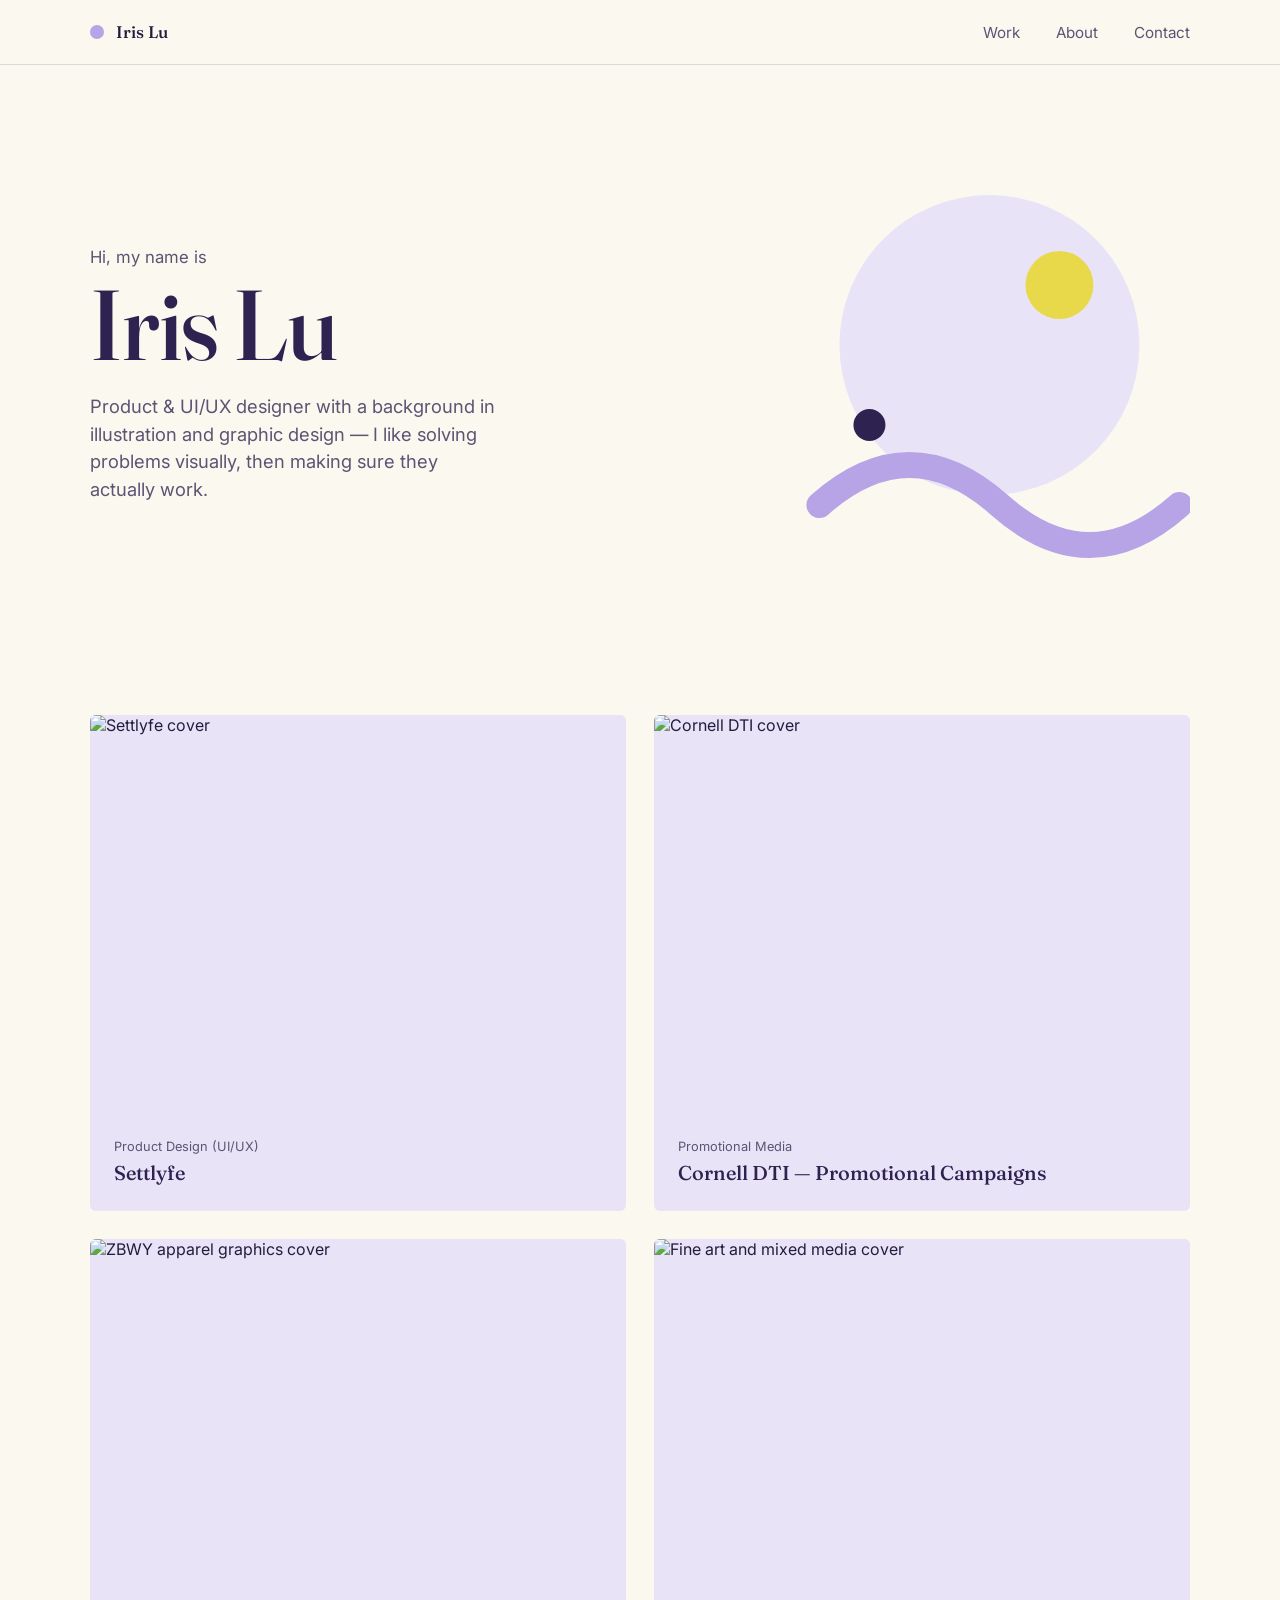
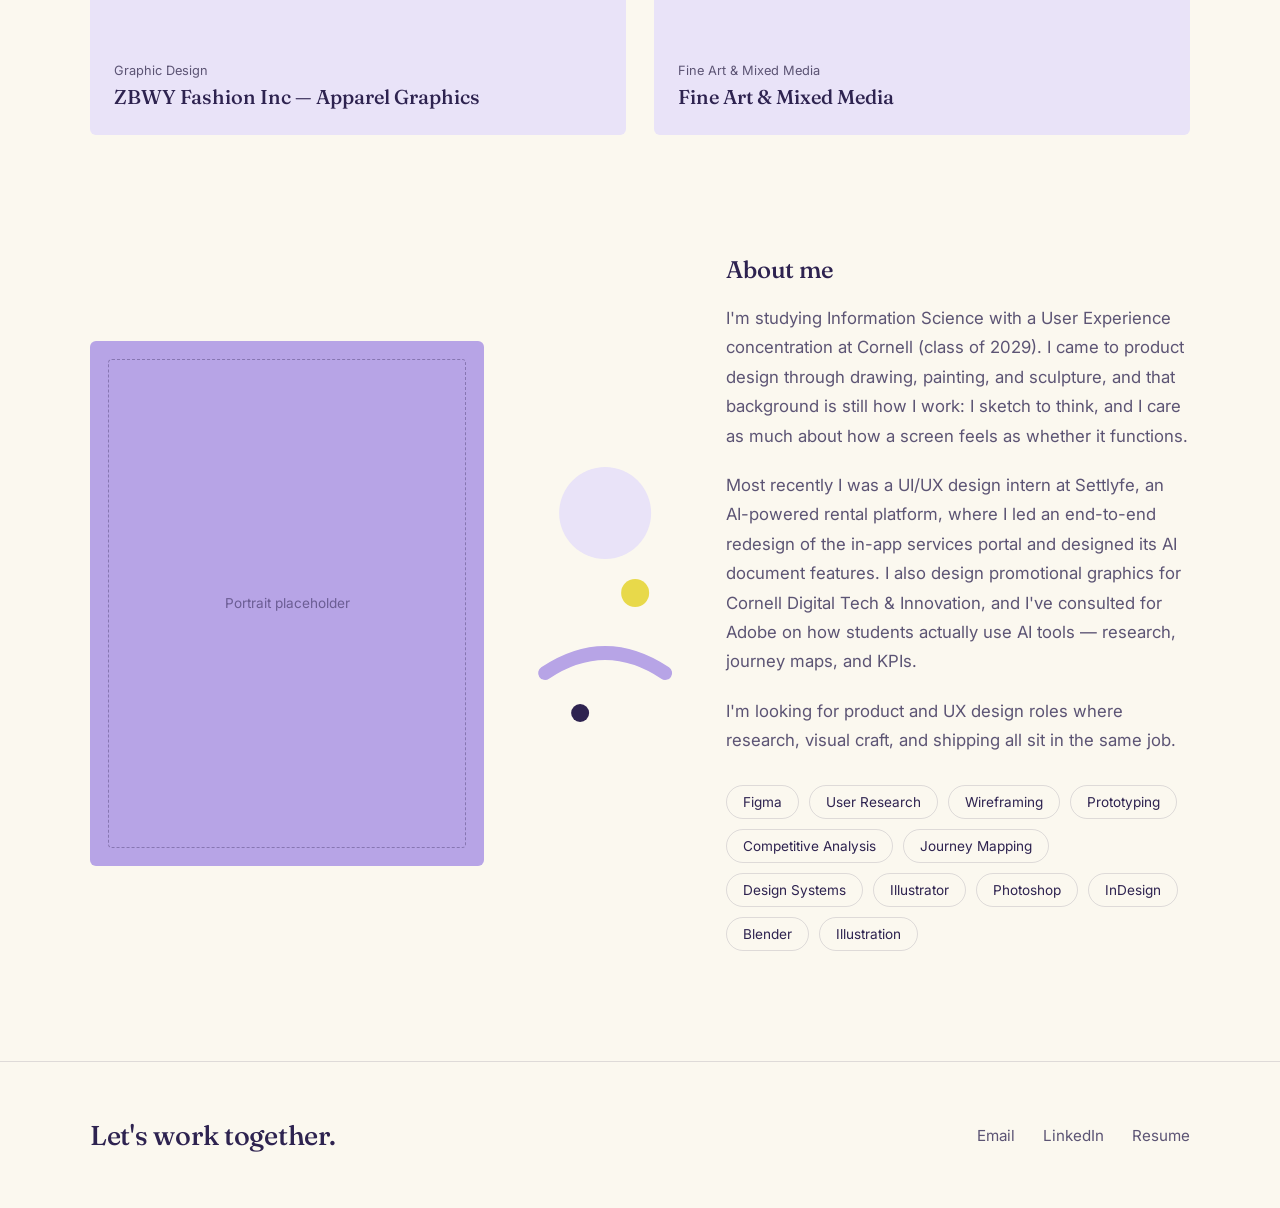
==== index.html @ 87f2dfdc "Add files via upload" ====
<!DOCTYPE html>
<html lang="en">
<head>
<meta charset="UTF-8">
<meta name="viewport" content="width=device-width, initial-scale=1.0">
<title>Iris Lu — Design Portfolio</title>
<link rel="preconnect" href="https://fonts.googleapis.com">
<link href="https://fonts.googleapis.com/css2?family=Fraunces:opsz,wght@9..144,300;9..144,400;9..144,500;9..144,600&family=Inter:wght@400;500;600&display=swap" rel="stylesheet">
<link rel="stylesheet" href="styles.css">
</head>
<body>

<header>
  <nav>
    <a href="index.html" class="brand"><span class="dot"></span> Iris Lu</a>
    <div class="nav-links">
      <a href="index.html#work">Work</a>
      <a href="index.html#about">About</a>
      <a href="index.html#contact">Contact</a>
    </div>
  </nav>
</header>

<section class="hero">
  <div class="wrap hero-inner">
    <div>
      <div class="hero-eyebrow">Hi, my name is</div>
      <h1>Iris Lu</h1>
      <p class="hero-role">Product &amp; UI/UX designer with a background in illustration and graphic design — I like solving problems visually, then making sure they actually work.</p>
    </div>
    <div class="hero-art">
      <svg viewBox="0 0 400 420" xmlns="http://www.w3.org/2000/svg">
        <circle cx="230" cy="180" r="150" fill="#E9E3F8"/>
        <circle cx="300" cy="120" r="34" fill="#E8D94A"/>
        <path d="M60 340 Q150 260 240 340 T420 340" stroke="#B7A4E6" stroke-width="26" fill="none" stroke-linecap="round"/>
        <circle cx="110" cy="260" r="16" fill="#2E2350"/>
      </svg>
    </div>
  </div>
</section>

<section class="work" id="work">
  <div class="wrap">
    <div class="grid">
      <a class="card" href="project-settlyfe.html">
        <div class="card-media"><img src="media/covers/settlyfe.png" alt="Settlyfe cover" loading="lazy"></div>
        <div class="card-body">
          <div class="card-cat">Product Design (UI/UX)</div>
          <h4>Settlyfe</h4>
        </div>
      </a>
      <a class="card" href="project-dti.html">
        <div class="card-media"><img src="media/covers/dti.png" alt="Cornell DTI cover" loading="lazy"></div>
        <div class="card-body">
          <div class="card-cat">Promotional Media</div>
          <h4>Cornell DTI — Promotional Campaigns</h4>
        </div>
      </a>
      <a class="card" href="project-zbwy.html">
        <div class="card-media"><img src="media/covers/zbwy.png" alt="ZBWY apparel graphics cover" loading="lazy"></div>
        <div class="card-body">
          <div class="card-cat">Graphic Design</div>
          <h4>ZBWY Fashion Inc — Apparel Graphics</h4>
        </div>
      </a>
      <a class="card" href="project-fine-art.html">
        <div class="card-media"><img src="media/covers/fine-art-v2.png" alt="Fine art and mixed media cover" loading="lazy"></div>
        <div class="card-body">
          <div class="card-cat">Fine Art &amp; Mixed Media</div>
          <h4>Fine Art &amp; Mixed Media</h4>
        </div>
      </a>
    </div>
  </div>
</section>

<section class="about" id="about">
  <div class="wrap about-inner">
    <div class="about-photo">
      <div class="placeholder-frame"><span>Portrait placeholder</span></div>
    </div>
    <div class="about-deco">
      <svg viewBox="0 0 160 320" xmlns="http://www.w3.org/2000/svg">
        <circle cx="80" cy="70" r="46" fill="#E9E3F8"/>
        <circle cx="110" cy="150" r="14" fill="#E8D94A"/>
        <path d="M20 230 Q80 190 140 230" stroke="#B7A4E6" stroke-width="14" fill="none" stroke-linecap="round"/>
        <circle cx="55" cy="270" r="9" fill="#2E2350"/>
      </svg>
    </div>
    <div class="about-copy">
      <h2 style="margin-bottom:20px;">About me</h2>
      <p>I'm studying Information Science with a User Experience concentration at Cornell (class of 2029). I came to product design through drawing, painting, and sculpture, and that background is still how I work: I sketch to think, and I care as much about how a screen feels as whether it functions.</p>
      <p>Most recently I was a UI/UX design intern at Settlyfe, an AI-powered rental platform, where I led an end-to-end redesign of the in-app services portal and designed its AI document features. I also design promotional graphics for Cornell Digital Tech &amp; Innovation, and I've consulted for Adobe on how students actually use AI tools — research, journey maps, and KPIs.</p>
      <p>I'm looking for product and UX design roles where research, visual craft, and shipping all sit in the same job.</p>
      <div class="skills">
        <span class="skill-pill">Figma</span>
        <span class="skill-pill">User Research</span>
        <span class="skill-pill">Wireframing</span>
        <span class="skill-pill">Prototyping</span>
        <span class="skill-pill">Competitive Analysis</span>
        <span class="skill-pill">Journey Mapping</span>
        <span class="skill-pill">Design Systems</span>
        <span class="skill-pill">Illustrator</span>
        <span class="skill-pill">Photoshop</span>
        <span class="skill-pill">InDesign</span>
        <span class="skill-pill">Blender</span>
        <span class="skill-pill">Illustration</span>
      </div>
    </div>
  </div>
</section>

<footer id="contact">
  <div class="wrap footer-inner">
    <h3>Let's work together.</h3>
    <div class="footer-links">
      <a href="mailto:hello@example.com">Email</a>
      <a href="#">LinkedIn</a>
      <a href="#">Resume</a>
    </div>
  </div>
</footer>

</body>
</html>
---- styles.css ----
:root{
  --cream:#FBF8EF;
  --lav-pale:#E9E3F8;
  --lav-mid:#B7A4E6;
  --lav-deep:#2E2350;
  --yellow:#E8D94A;
  --ink:#241C3D;
  --ink-soft:#5C5474;
  --white:#FFFFFF;
  --line:rgba(46,35,80,0.14);
}
*{box-sizing:border-box;margin:0;padding:0;}
html{scroll-behavior:smooth;}
body{
  background:var(--cream);
  color:var(--ink);
  font-family:'Inter',sans-serif;
  -webkit-font-smoothing:antialiased;
}
a{color:inherit;text-decoration:none;}
img{max-width:100%;display:block;}
.wrap{max-width:1180px;margin:0 auto;padding:0 40px;}

h1,h2,h3,.display{
  font-family:'Fraunces',serif;
  font-weight:500;
  letter-spacing:-0.01em;
  color:var(--lav-deep);
}

/* NAV */
header{
  position:sticky;top:0;z-index:50;
  background:rgba(251,248,239,0.88);
  backdrop-filter:blur(8px);
  border-bottom:1px solid var(--line);
}
nav{
  display:flex;align-items:center;justify-content:space-between;
  padding:22px 40px;max-width:1180px;margin:0 auto;
}
.brand{
  display:flex;align-items:center;gap:12px;
  font-family:'Fraunces',serif;font-size:1.05rem;font-weight:500;
}
.brand .dot{
  width:14px;height:14px;border-radius:50%;
  background:var(--lav-mid);
}
.nav-links{display:flex;gap:36px;font-size:0.95rem;}
.nav-links a{color:var(--ink-soft);transition:color .2s;}
.nav-links a:hover{color:var(--lav-deep);}

/* HERO (home page) */
.hero{
  padding:100px 0 110px;
  position:relative;
  overflow:hidden;
}
.hero-inner{
  display:grid;
  grid-template-columns:1.3fr 1fr;
  gap:40px;
  align-items:center;
}
.hero-eyebrow{
  color:var(--ink-soft);font-size:1.05rem;margin-bottom:10px;
}
.hero h1{
  font-size:clamp(3.5rem,8vw,6.2rem);
  line-height:0.95;
}
.hero-role{
  margin-top:22px;font-size:1.15rem;color:var(--ink-soft);
  max-width:34ch;line-height:1.5;
}
.hero-art{
  position:relative;height:420px;
}
.hero-art svg{width:100%;height:100%;}

.btn{
  display:inline-flex;align-items:center;gap:8px;
  padding:14px 26px;border-radius:4px;
  font-size:0.95rem;font-weight:500;
  border:1px solid transparent;
  cursor:pointer;transition:transform .15s ease, background .2s ease;
}
.btn-primary{background:var(--lav-deep);color:var(--white);}
.btn-primary:hover{transform:translateY(-2px);}
.btn-ghost{border-color:var(--line);color:var(--lav-deep);}
.btn-ghost:hover{border-color:var(--lav-deep);}

/* WORK GRID */
.work{padding:20px 0 100px;}
.grid{
  display:grid;
  grid-template-columns:repeat(2,1fr);
  gap:28px;
}
.card{
  background:var(--lav-pale);
  border-radius:6px;
  overflow:hidden;
  display:block;
  transition:transform .2s ease;
}
.card:hover{transform:translateY(-4px);}
.card-media{
  aspect-ratio:4/3;
  background:var(--lav-pale);
  display:flex;align-items:center;justify-content:center;
  position:relative;
}
.card-media .placeholder-frame{inset:16px;}
.card-body{padding:22px 24px 26px;}
.card-cat{
  font-size:0.8rem;color:var(--ink-soft);margin-bottom:6px;
}
.card h4{
  font-family:'Fraunces',serif;font-size:1.25rem;color:var(--lav-deep);font-weight:500;
}

.placeholder-frame{
  position:absolute;inset:24px;
  border:1.5px dashed rgba(46,35,80,0.35);
  border-radius:4px;
  display:flex;align-items:center;justify-content:center;
  flex-direction:column;gap:10px;
}
.placeholder-frame span{
  color:rgba(46,35,80,0.55);font-size:0.85rem;text-align:center;padding:0 20px;
}

/* ABOUT */
.about{padding:20px 0 110px;}
.about-inner{
  display:grid;grid-template-columns:0.85fr 0.35fr 1fr;gap:40px;align-items:center;
}
.about-photo{
  aspect-ratio:3/4;background:var(--lav-mid);border-radius:6px;
  position:relative;
}
.about-photo .placeholder-frame{inset:18px;}
.about-deco{
  display:flex;align-items:center;justify-content:center;height:100%;
}
.about-deco svg{width:100%;height:auto;max-height:320px;}
.about-copy p{
  font-size:1.05rem;line-height:1.75;color:var(--ink-soft);margin-bottom:20px;
  max-width:56ch;
}
.skills{
  margin-top:30px;display:flex;flex-wrap:wrap;gap:10px;
}
.skill-pill{
  padding:8px 16px;border:1px solid var(--line);border-radius:30px;
  font-size:0.85rem;color:var(--lav-deep);
}

/* PROJECT PAGE */
.project-hero{
  padding:70px 0 50px;
  border-bottom:1px solid var(--line);
}
.back-link{
  display:inline-flex;align-items:center;gap:8px;
  color:var(--ink-soft);font-size:0.9rem;margin-bottom:30px;
}
.back-link:hover{color:var(--lav-deep);}
.project-cat{
  display:inline-flex;background:var(--lav-pale);color:var(--lav-deep);
  padding:6px 14px;border-radius:3px;font-size:0.85rem;font-weight:600;
  margin-bottom:20px;
}
.project-hero h1{
  font-size:clamp(2.4rem,5vw,3.6rem);
  line-height:1.05;max-width:20ch;
}

.project-meta{
  padding:50px 0;
  border-bottom:1px solid var(--line);
}
.meta-grid{
  display:grid;
  grid-template-columns:repeat(4,1fr);
  gap:30px;
}
.meta-item{
  border-left:2px solid var(--lav-mid);
  padding-left:18px;
}
.meta-item .meta-label{
  font-size:0.82rem;color:var(--ink-soft);margin-bottom:8px;
}
.meta-item .meta-value{
  font-family:'Fraunces',serif;font-size:1.15rem;color:var(--lav-deep);
  line-height:1.4;
}

.project-desc{
  padding:60px 0;
  border-bottom:1px solid var(--line);
}
.project-desc .wrap{max-width:820px;}
.project-desc p{
  font-size:1.08rem;line-height:1.8;color:var(--ink-soft);margin-bottom:22px;
}
.project-desc p:last-child{margin-bottom:0;}

.gallery{padding:70px 0 100px;}
.gallery h2{font-size:1.8rem;margin-bottom:36px;}
.gallery-grid{
  display:grid;
  grid-template-columns:repeat(2,1fr);
  gap:26px;
}
.gallery-item{
  aspect-ratio:4/3;background:var(--lav-pale);border-radius:6px;
  position:relative;
}
.gallery-item.tall{aspect-ratio:3/4;}
.gallery-item.wide{grid-column:span 2;aspect-ratio:16/8;}
.gallery-item .placeholder-frame{inset:16px;}

/* GALLERY — carousel */
.card-media img{width:100%;height:100%;object-fit:cover;object-position:center;}
.carousel{margin-top:8px;outline:none;}
.stage{
  position:relative;height:clamp(420px,68vh,720px);
  display:flex;align-items:center;justify-content:center;
}
.slide{display:none;width:100%;height:100%;overflow-y:auto;}
.slide.is-active{display:flex;align-items:center;justify-content:center;}
.slide img{max-width:100%;max-height:100%;width:auto;height:auto;border-radius:4px;}
.slide.scroll.is-active{align-items:flex-start;}
.slide.scroll img{max-height:none;width:min(300px,70%);}
.carousel-bar{
  display:flex;align-items:center;justify-content:space-between;gap:20px;
  margin-top:26px;padding-top:20px;border-top:1px solid var(--line);
}
.c-btn{
  width:48px;height:48px;flex:none;border-radius:50%;
  border:1px solid var(--line);background:var(--white);
  color:var(--lav-deep);font-size:1.05rem;cursor:pointer;
  transition:background .2s ease,border-color .2s ease;
}
.c-btn:hover{background:var(--lav-pale);border-color:var(--lav-mid);}
.c-meta{
  display:flex;flex-direction:column;align-items:center;gap:4px;text-align:center;
}
.c-cap{font-size:0.95rem;color:var(--lav-deep);}
.c-count{font-size:0.8rem;color:var(--ink-soft);}

/* FOOTER */
footer{
  border-top:1px solid var(--line);
  padding:56px 0;
}
.footer-inner{
  display:flex;justify-content:space-between;align-items:center;flex-wrap:wrap;gap:20px;
}
footer h3{font-size:1.7rem;}
.footer-links{display:flex;gap:28px;font-size:0.95rem;color:var(--ink-soft);}
.footer-links a:hover{color:var(--lav-deep);}

@media (max-width:860px){
  .wrap{padding:0 22px;}
  nav{padding:18px 22px;}
  .nav-links{gap:20px;font-size:0.88rem;}
  .hero{padding:60px 0 60px;}
  .hero-inner{grid-template-columns:1fr;}
  .hero-art{height:260px;order:-1;}
  .grid{grid-template-columns:1fr 1fr;}
  .about-inner{grid-template-columns:1fr;}
  .about-photo{aspect-ratio:16/9;}
  .about-deco{display:none;}
  .meta-grid{grid-template-columns:1fr 1fr;}
  .gallery-grid{grid-template-columns:1fr;}
  .stage{height:clamp(340px,56vh,560px);}
  .gallery-item.wide{grid-column:span 1;aspect-ratio:4/3;}
}
@media (max-width:560px){
  .grid{grid-template-columns:1fr;}
  .nav-links{gap:14px;}
  .hero h1{font-size:3rem;}
  .meta-grid{grid-template-columns:1fr;}
}

@media (prefers-reduced-motion:reduce){
  html{scroll-behavior:auto;}
  *{transition:none !important;}
}
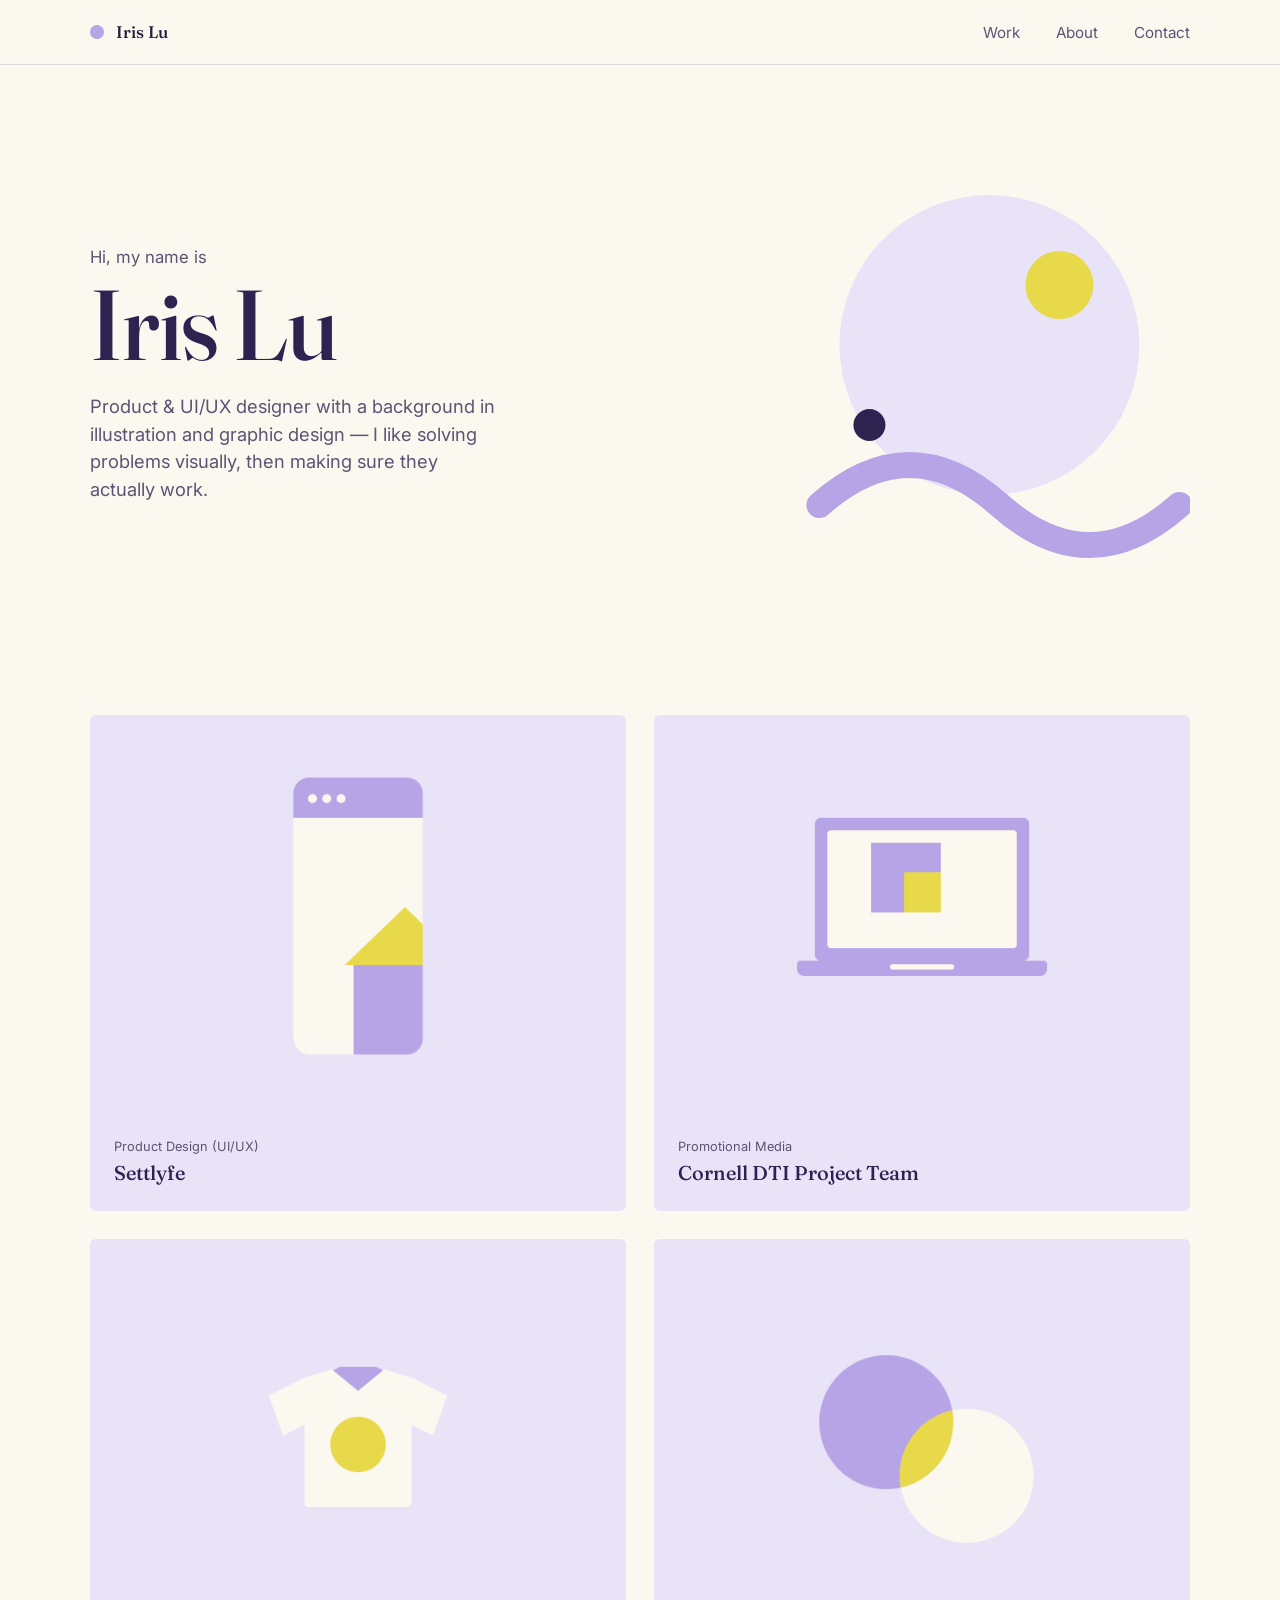
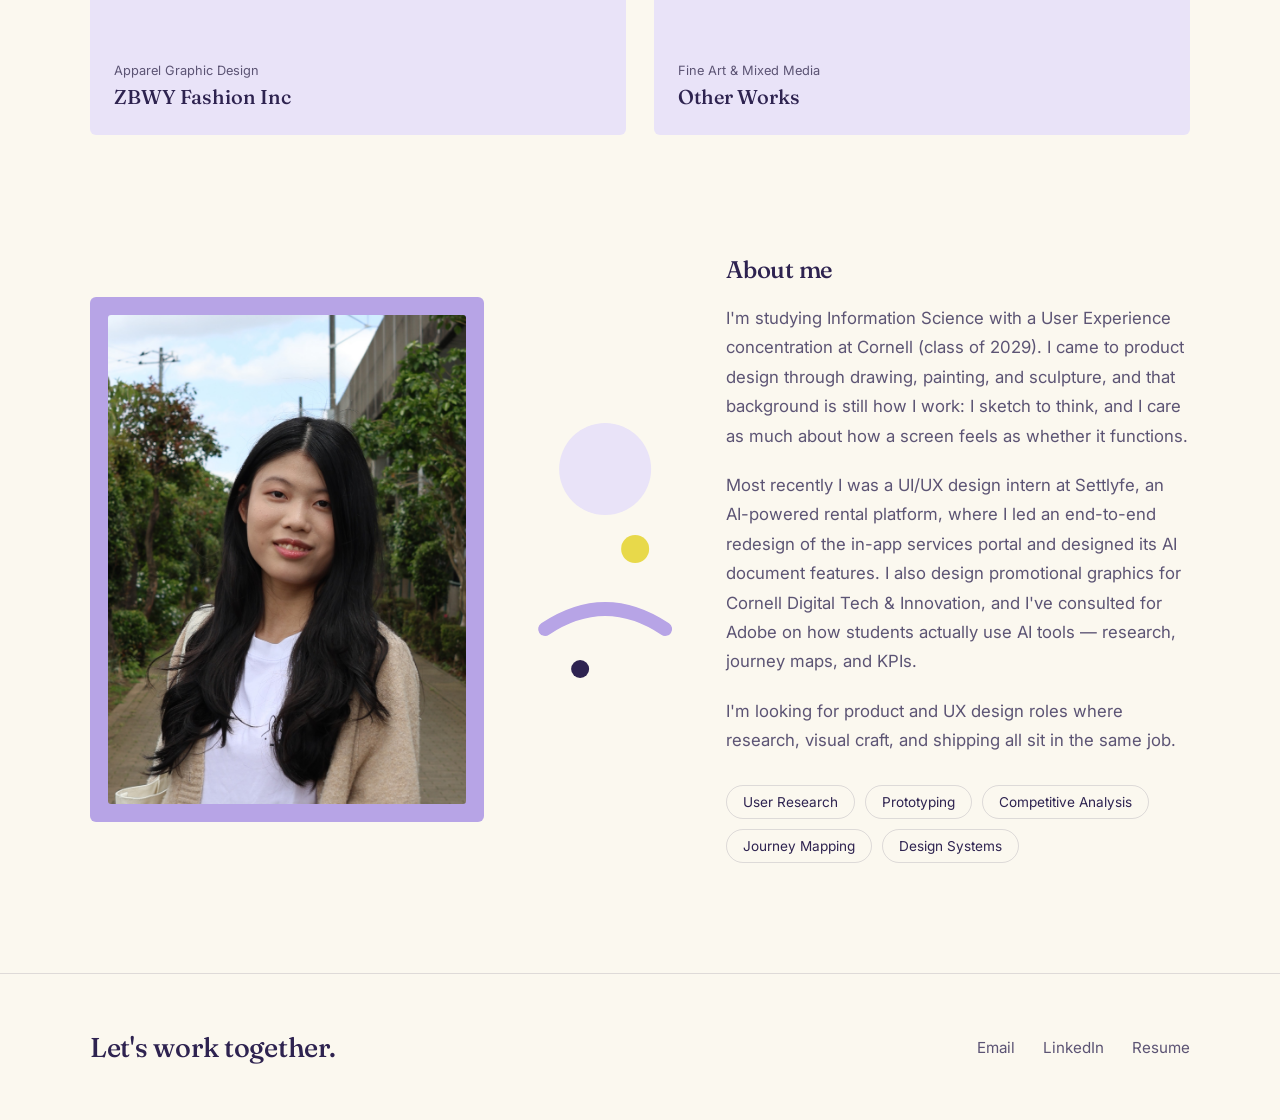
==== commit c8707c5c: "loaded portfolio" ====
--- a/index.html
+++ b/index.html
@@ -7,6 +7,8 @@
 <link rel="preconnect" href="https://fonts.googleapis.com">
 <link href="https://fonts.googleapis.com/css2?family=Fraunces:opsz,wght@9..144,300;9..144,400;9..144,500;9..144,600&family=Inter:wght@400;500;600&display=swap" rel="stylesheet">
 <link rel="stylesheet" href="styles.css">
+<script src="reveal.js" defer></script>
+<script src="motion.js" defer></script>
 </head>
 <body>
 
@@ -43,31 +45,31 @@
   <div class="wrap">
     <div class="grid">
       <a class="card" href="project-settlyfe.html">
-        <div class="card-media"><img src="media/covers/settlyfe.png" alt="Settlyfe cover" loading="lazy"></div>
+        <div class="card-media"><img src="media/covers/settlyfe-v4.png" alt="Settlyfe cover" loading="lazy"></div>
         <div class="card-body">
           <div class="card-cat">Product Design (UI/UX)</div>
           <h4>Settlyfe</h4>
         </div>
       </a>
       <a class="card" href="project-dti.html">
-        <div class="card-media"><img src="media/covers/dti.png" alt="Cornell DTI cover" loading="lazy"></div>
+        <div class="card-media"><img src="media/covers/dti-v5.png" alt="Cornell DTI cover" loading="lazy"></div>
         <div class="card-body">
           <div class="card-cat">Promotional Media</div>
-          <h4>Cornell DTI — Promotional Campaigns</h4>
+          <h4>Cornell DTI Project Team</h4>
         </div>
       </a>
       <a class="card" href="project-zbwy.html">
-        <div class="card-media"><img src="media/covers/zbwy.png" alt="ZBWY apparel graphics cover" loading="lazy"></div>
+        <div class="card-media"><img src="media/covers/zbwy-v3.png" alt="ZBWY apparel graphics cover" loading="lazy"></div>
         <div class="card-body">
-          <div class="card-cat">Graphic Design</div>
-          <h4>ZBWY Fashion Inc — Apparel Graphics</h4>
+          <div class="card-cat">Apparel Graphic Design</div>
+          <h4>ZBWY Fashion Inc</h4>
         </div>
       </a>
       <a class="card" href="project-fine-art.html">
-        <div class="card-media"><img src="media/covers/fine-art-v2.png" alt="Fine art and mixed media cover" loading="lazy"></div>
+        <div class="card-media"><img src="media/covers/fine-art.png" alt="Fine art and mixed media cover" loading="lazy"></div>
         <div class="card-body">
           <div class="card-cat">Fine Art &amp; Mixed Media</div>
-          <h4>Fine Art &amp; Mixed Media</h4>
+          <h4>Other Works</h4>
         </div>
       </a>
     </div>
@@ -77,7 +79,7 @@
 <section class="about" id="about">
   <div class="wrap about-inner">
     <div class="about-photo">
-      <div class="placeholder-frame"><span>Portrait placeholder</span></div>
+      <img src="media/portrait.jpg" alt="Portrait of Iris Lu">
     </div>
     <div class="about-deco">
       <svg viewBox="0 0 160 320" xmlns="http://www.w3.org/2000/svg">
@@ -93,18 +95,11 @@
       <p>Most recently I was a UI/UX design intern at Settlyfe, an AI-powered rental platform, where I led an end-to-end redesign of the in-app services portal and designed its AI document features. I also design promotional graphics for Cornell Digital Tech &amp; Innovation, and I've consulted for Adobe on how students actually use AI tools — research, journey maps, and KPIs.</p>
       <p>I'm looking for product and UX design roles where research, visual craft, and shipping all sit in the same job.</p>
       <div class="skills">
-        <span class="skill-pill">Figma</span>
         <span class="skill-pill">User Research</span>
-        <span class="skill-pill">Wireframing</span>
         <span class="skill-pill">Prototyping</span>
         <span class="skill-pill">Competitive Analysis</span>
         <span class="skill-pill">Journey Mapping</span>
         <span class="skill-pill">Design Systems</span>
-        <span class="skill-pill">Illustrator</span>
-        <span class="skill-pill">Photoshop</span>
-        <span class="skill-pill">InDesign</span>
-        <span class="skill-pill">Blender</span>
-        <span class="skill-pill">Illustration</span>
       </div>
     </div>
   </div>
@@ -114,9 +109,9 @@
   <div class="wrap footer-inner">
     <h3>Let's work together.</h3>
     <div class="footer-links">
-      <a href="mailto:hello@example.com">Email</a>
-      <a href="#">LinkedIn</a>
-      <a href="#">Resume</a>
+      <a href="mailto:luiris0703@gmail.com">Email</a>
+      <a href="https://www.linkedin.com/in/iris-lu-0b1755385/" target="_blank" rel="noopener">LinkedIn</a>
+      <a href="iris-lu-resume.pdf" target="_blank" rel="noopener">Resume</a>
     </div>
   </div>
 </footer>
--- a/styles.css
+++ b/styles.css
@@ -99,6 +99,7 @@
   gap:28px;
 }
 .card{
+  transition:transform .3s cubic-bezier(.22,.7,.3,1),box-shadow .3s ease;
   background:var(--lav-pale);
   border-radius:6px;
   overflow:hidden;
@@ -139,7 +140,13 @@
 }
 .about-photo{
   aspect-ratio:3/4;background:var(--lav-mid);border-radius:6px;
-  position:relative;
+  position:relative;overflow:hidden;
+}
+.about-photo img{
+  position:absolute;top:18px;left:18px;
+  width:calc(100% - 36px);height:calc(100% - 36px);
+  object-fit:cover;object-position:center 22%;border-radius:3px;
+}
 }
 .about-photo .placeholder-frame{inset:18px;}
 .about-deco{
@@ -203,7 +210,7 @@
   padding:60px 0;
   border-bottom:1px solid var(--line);
 }
-.project-desc .wrap{max-width:820px;}
+.project-desc .wrap{max-width:1180px;}
 .project-desc p{
   font-size:1.08rem;line-height:1.8;color:var(--ink-soft);margin-bottom:22px;
 }
@@ -224,34 +231,94 @@
 .gallery-item.wide{grid-column:span 2;aspect-ratio:16/8;}
 .gallery-item .placeholder-frame{inset:16px;}
 
-/* GALLERY — carousel */
-.card-media img{width:100%;height:100%;object-fit:cover;object-position:center;}
-.carousel{margin-top:8px;outline:none;}
+/* GALLERY — filmstrip carousel */
+.card-media img{
+  width:100%;height:100%;object-fit:cover;object-position:center;
+  transition:transform .55s cubic-bezier(.22,.7,.3,1);
+}
+.card:hover .card-media img,.card:focus-visible .card-media img{transform:scale(1.04);}
+.carousel{position:relative;margin-top:8px;outline:none;}
 .stage{
-  position:relative;height:clamp(420px,68vh,720px);
+  display:flex;align-items:flex-start;gap:20px;
+  height:clamp(360px,58vh,600px);
+  overflow-x:auto;overflow-y:hidden;
+  scroll-snap-type:x proximity;
+  scrollbar-width:none;-ms-overflow-style:none;
+}
+.stage::-webkit-scrollbar{display:none;}
+.slide{
+  flex:0 0 auto;height:100%;scroll-snap-align:start;
+  display:flex;align-items:center;
+}
+.slide img{
+  display:block;height:100%;width:auto;max-width:none;
+  border-radius:6px;object-fit:contain;
+}
+.slide img[width]{height:100%;width:auto;}
+.slide.scroll img{
+  height:100%;object-fit:cover;object-position:top center;
+}
+.c-btn{
+  position:absolute;top:50%;transform:translateY(-50%);
+  width:52px;height:52px;border-radius:50%;
+  border:none;background:var(--lav-mid);
+  color:var(--cream);cursor:pointer;
   display:flex;align-items:center;justify-content:center;
-}
-.slide{display:none;width:100%;height:100%;overflow-y:auto;}
-.slide.is-active{display:flex;align-items:center;justify-content:center;}
-.slide img{max-width:100%;max-height:100%;width:auto;height:auto;border-radius:4px;}
-.slide.scroll.is-active{align-items:flex-start;}
-.slide.scroll img{max-height:none;width:min(300px,70%);}
-.carousel-bar{
-  display:flex;align-items:center;justify-content:space-between;gap:20px;
-  margin-top:26px;padding-top:20px;border-top:1px solid var(--line);
-}
-.c-btn{
-  width:48px;height:48px;flex:none;border-radius:50%;
-  border:1px solid var(--line);background:var(--white);
-  color:var(--lav-deep);font-size:1.05rem;cursor:pointer;
-  transition:background .2s ease,border-color .2s ease;
-}
-.c-btn:hover{background:var(--lav-pale);border-color:var(--lav-mid);}
-.c-meta{
-  display:flex;flex-direction:column;align-items:center;gap:4px;text-align:center;
-}
-.c-cap{font-size:0.95rem;color:var(--lav-deep);}
-.c-count{font-size:0.8rem;color:var(--ink-soft);}
+  box-shadow:0 6px 20px rgba(46,35,80,.18);
+  opacity:0;pointer-events:none;
+  transition:opacity .22s ease,background .2s ease;
+  z-index:3;
+}
+.c-btn span{
+  font-family:'Inter',system-ui,sans-serif;
+  font-size:1.9rem;font-weight:500;line-height:1;
+  display:block;margin-top:-4px;
+}
+.c-prev span{margin-right:3px;}
+.c-next span{margin-left:3px;}
+.carousel:hover .c-btn,.carousel:focus-within .c-btn{opacity:1;pointer-events:auto;}
+.c-btn:hover{background:var(--lav-deep);}
+.c-prev{left:-10px;}
+.c-next{right:-10px;}
+.carousel.at-start .c-prev,.carousel.at-end .c-next{opacity:0;pointer-events:none;}
+
+/* STICKY PROJECT TITLE IN NAV */
+.nav-title{
+  margin-left:14px;padding-left:16px;
+  border-left:1px solid var(--line);
+  transform:translateX(-6px);
+  font-family:'Fraunces',serif;font-size:1rem;color:var(--ink-soft);
+  opacity:0;pointer-events:none;white-space:nowrap;
+  transition:opacity .35s ease,transform .35s cubic-bezier(.22,.7,.3,1);
+  max-width:38vw;overflow:hidden;text-overflow:ellipsis;
+}
+.nav-title.is-visible{opacity:1;transform:none;}
+nav{position:relative;}
+.brand-group{display:flex;align-items:center;min-width:0;}
+@media (max-width:720px){.nav-title{display:none;}}
+
+/* HERO ENTRANCE */
+.hero-enter{opacity:0;transform:translateY(30px);}
+.hero-ready .hero-enter{
+  opacity:1;transform:none;
+  transition:opacity .85s cubic-bezier(.22,.7,.3,1) var(--he-delay,0ms),
+             transform .85s cubic-bezier(.22,.7,.3,1) var(--he-delay,0ms);
+}
+@media (prefers-reduced-motion:reduce){
+  .hero-enter{opacity:1;transform:none;}
+}
+
+/* SCROLL REVEAL */
+.rv{
+  opacity:0;transform:translateY(26px);
+  transition:opacity .7s cubic-bezier(.22,.7,.3,1) var(--rv-delay,0ms),
+             transform .7s cubic-bezier(.22,.7,.3,1) var(--rv-delay,0ms);
+  will-change:opacity,transform;
+}
+.rv-in{opacity:1;transform:none;}
+@media (prefers-reduced-motion:reduce){
+  .rv{opacity:1;transform:none;transition:none;}
+}
 
 /* FOOTER */
 footer{
@@ -278,11 +345,14 @@
   .about-deco{display:none;}
   .meta-grid{grid-template-columns:1fr 1fr;}
   .gallery-grid{grid-template-columns:1fr;}
-  .stage{height:clamp(340px,56vh,560px);}
+  .stage{height:clamp(300px,50vh,460px);}
   .gallery-item.wide{grid-column:span 1;aspect-ratio:4/3;}
 }
 @media (max-width:560px){
   .grid{grid-template-columns:1fr;}
+  .stage{height:clamp(260px,46vh,380px);gap:14px;}
+  .c-prev{left:4px;} .c-next{right:4px;}
+  .c-btn{opacity:1;pointer-events:auto;width:44px;height:44px;}
   .nav-links{gap:14px;}
   .hero h1{font-size:3rem;}
   .meta-grid{grid-template-columns:1fr;}
